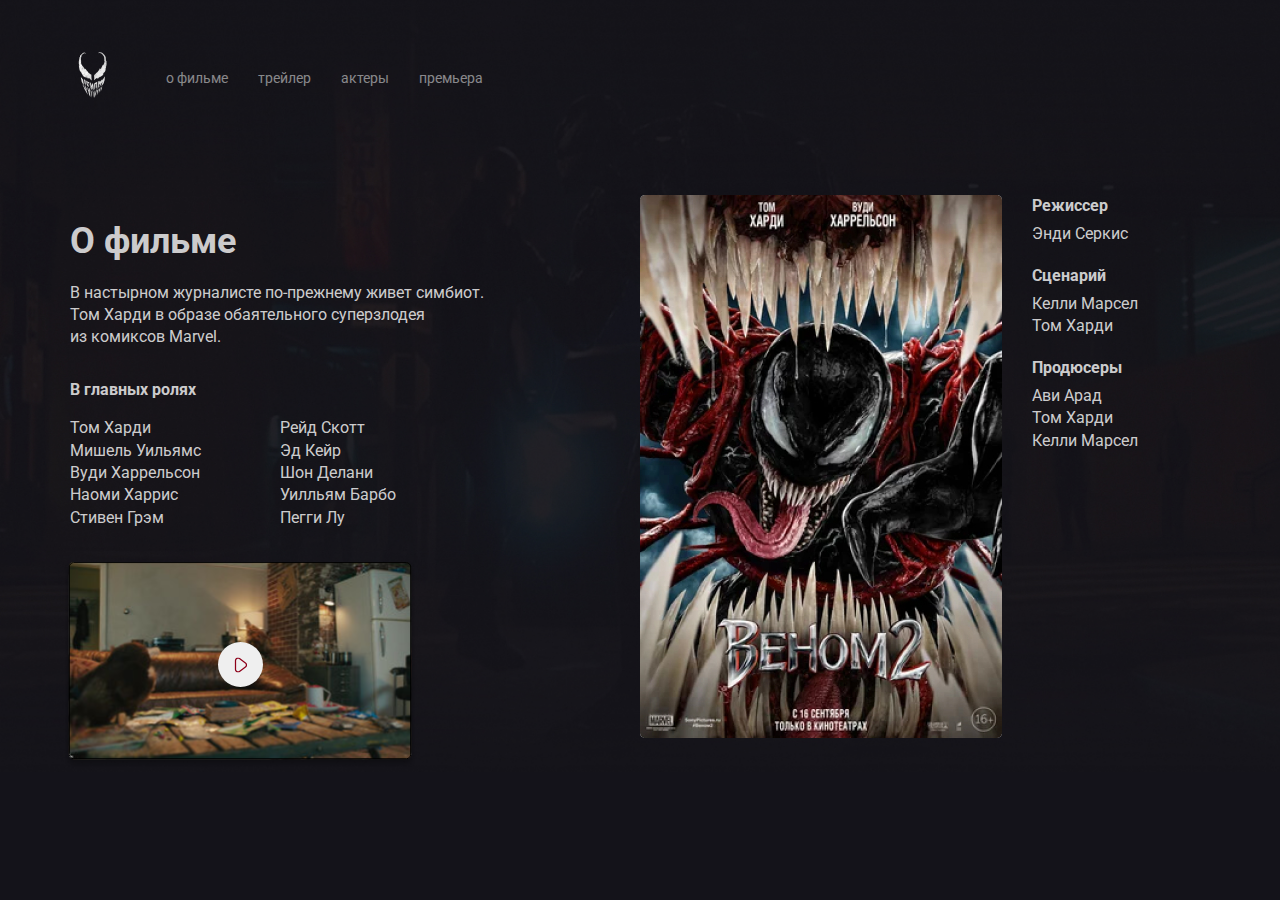
==== about.html @ 0808ec72 "Add files via upload" ====
<!DOCTYPE html>
<html lang="en">
<head>
  <meta charset="UTF-8">
  <meta http-equiv="X-UA-Compatible" content="IE=edge">
  <meta name="viewport" content="width=device-width, initial-scale=1.0">
  <title>О фильме venom 2</title>
  <link rel="preconnect" href="https://fonts.gstatic.com">
  <link href="https://fonts.googleapis.com/css2?family=Roboto:wght@400;700&display=swap" rel="stylesheet">
  <link rel="stylesheet" href="css/style.css">
  <link rel="stylesheet" href="css/normalize.css">
</head>
<body class="primary-bg">
<div class="container">
  <header class="header">
    <a href="index.html" class="logo-link"><img width="46" height="71" src="images/i-removebg-preview 1.png"
        alt="logo: logo-venom" class="logo-venom"> </a>
  
    <nav>
      <ul class="nav-menu">
        <li class="nav-link">
          <a href="about.html" class="nav-link_link">о фильме</a>
        </li>
        <li class="nav-link">
          <a href="trailer.html" class="nav-link_link">трейлер</a>
        </li>
        <li class="nav-link">
          <a href="actors.html" class="nav-link_link">актеры</a>
        </li>
        <li class="nav-link">
          <a href="premiere.html" class="nav-link_link last-nav-link_link">премьера</a>
        </li>
      </ul>
    </nav>
  </header>
  <div class="content">
    <div class="col">
     
      <h1 class="content__title">О фильме</h1>
      <p class="content__text">В настырном журналисте по-прежнему живет симбиот.<br/> Том Харди в образе обаятельного суперзлодея <br/>из комиксов Marvel.</p>
     
  
        <h2 class="content__subtitle">В главных ролях</h2>
        <ul class="actors__list">
          <li class="list-item">Том Харди</li>
          <li class="list-item">Мишель Уильямс</li>
          <li class="list-item">Вуди Харрельсон</li>
          <li class="list-item">Наоми Харрис</li>
          <li class="list-item">Стивен Грэм</li>
          <li class="list-item">Рейд Скотт</li>
          <li class="list-item">Эд Кейр</li>
          <li class="list-item">Шон Делани</li>
          <li class="list-item">Уилльям Барбо</li>
          <li class="list-item">Пегги Лу</li>
        </ul>
        <div class="trailer">
          <button class="play">
            <img src="images/play.svg" alt="ava: play-ava" class="play-ava">
          </button>
        </div>

      
   
  </div> 

  <div class="col ">
 
    <div class="_with_poster">


      <img src="images/poster.jpg" alt="poster: film-poster" class="poster">
   
    <div class="col_with_poster__content">
    <ul class="maker-list">
      <div class="content__subtitle maker__subtitle">Режиссер</div>
      <li class="list-item">Энди Серкис</li>
   </ul>

    <ul class="maker-list">
      <div class="content__subtitle  maker__subtitle"> Сценарий</div>
      <li class="list-item">Келли Марсел</li>
      <li class="list-item">Том Харди</li>
    </ul>

    <ul class="maker-list">
      <div class="content__subtitle  maker__subtitle"> Продюсеры</div>
      <li class="list-item">Ави Арад</li>
      <li class="list-item">Том Харди</li>
      <li class="list-item">Келли Марсел</li>
    </ul>
    </div>
    </div>
  </div>
  </div>
  </div>
 </body>
</html>
---- css/style.css ----
*,
*:before,
*:after {
  box-sizing: border-box;
}

body {
  font-family: "Roboto", sans-serif;
  color: #ffffff;
}

.header {
  display: flex;
  align-items: center;
  padding-top: 40px;
  padding-bottom: 80px;
}

.logo-venom {
  display: inline-block;
}

.container {
  margin: auto;
  max-width: 1140px;
}

.logo-link {
  display: inline-block;
  margin-right: 50px;
}

.nav-menu {
  list-style: none;
  padding: 0;
  margin: 0;
  display: flex;
}

.nav-link_link {
  text-decoration: none;
  color: rgba(255, 255, 255, 0.5);
  font-weight: normal;
  font-size: 14px;
  line-height: 16px;
  margin-right: 30px;
}

.last-nav-link_link {
  margin-right: 0;
}

.film-date {
  display: block;
  font-weight: normal;
  font-size: 24px;
  line-height: 28px;
  color: rgba(255, 255, 255, 0.8);
  margin-bottom: 38px;
}

.film-description {
  font-weight: normal;
  font-size: 16px;
  line-height: 140%;
  color: rgba(255, 255, 255, 0.8);
  max-width: 423px;
  margin-top: 40px;
}

.button {
  padding: 15px 30px;
}

.buttons-group {
  margin-top: 70px;
}

.button-primary {
  background-color: #ffffff;
  border-radius: 5px;
  border: none;
  cursor: pointer;
}

.play,
.primary-text {
  display: inline-block;
  vertical-align: middle;
}

.primary-text {
  font-weight: normal;
  font-size: 14px;
  line-height: 16px;
  color: #8d0019;
  margin-left: 10px;
}

.button-link {
  text-decoration: none;
  margin-left: 50px;
}

.link_to_tickets {
  margin-left: 10px;
  font-weight: normal;
  font-size: 14px;
  line-height: 16px;
  color: #ffffff;
}

.ticket,
.link_to_tickets {
  display: inline-block;
  vertical-align: middle;
}

.ve {
  position: absolute;
  top: 0;
  right: 0;
}

.bd {
  background: url("../images/bd.png") no-repeat top right,
    #14131a url("../images/background.jpg") no-repeat center center / 100%;
}

.primary-bg {
  background: #14131a url("../images/background.jpg") no-repeat center center /
    100%;
}

.col {
  flex-basis: 50%;
}
.content {
  display: flex;
}

.content__title {
  font-weight: bold;
  font-size: 36px;
  line-height: 42px;
  color: rgba(255, 255, 255, 0.8);
  margin-bottom: 20px;
}

.content__text {
  font-weight: normal;
  font-size: 16px;
  line-height: 140%;
  color: rgba(255, 255, 255, 0.8);
}

.description {
  max-width: 423px;
  margin-bottom: 30px;
}

.content__subtitle {
  font-weight: bold;
  font-size: 16px;
  line-height: 140%;
  color: rgba(255, 255, 255, 0.8);
  margin-bottom: 15px;
}

.actors__list {
  list-style: none;
  padding: 0;
  -webkit-column-count: 2;
  -moz-column-count: 2;
  column-count: 2;
  -webkit-column-gap: 20px;
  -moz-column-gap: 20px;
  column-gap: 20px;
  margin-bottom: 33px;
}

.list-item {
  font-weight: normal;
  font-size: 16px;
  line-height: 140%;
  color: rgba(255, 255, 255, 0.8);
}

.actors {
  max-width: 400px;
}

.play {
  margin: 0;
}

.maker-list {
  margin-top: 0;
  list-style: none;
  padding: 0;
  margin-bottom: 20px;
}

.maker__subtitle {
  margin-top: 0;
  margin-bottom: 5px;
}

._with_poster {
  display: flex;
}

.col_with_poster__content {
  display: flex;
  flex-direction: column;
  margin-left: 30px;
}

.actors__list {
  max-width: 400px;
}

.content__text {
  margin-bottom: 30px;
}

.play {
  width: 45px;
  height: 45px;
  padding: 15px;
  margin: 0;
  border-radius: 50%;
  border: none;
}

.content .trailer {
  width: 356px;
  height: 205px;
  background: url("../images/trailer.svg") no-repeat center / contain;
  display: flex;
  align-items: center;
  justify-content: center;
}

.trailer .play-ava {
  transform: translate();
}

.trailer {
  margin-left: -0.5em;
}

.poster {
  width: 362px;
  border-radius: 5px;
}
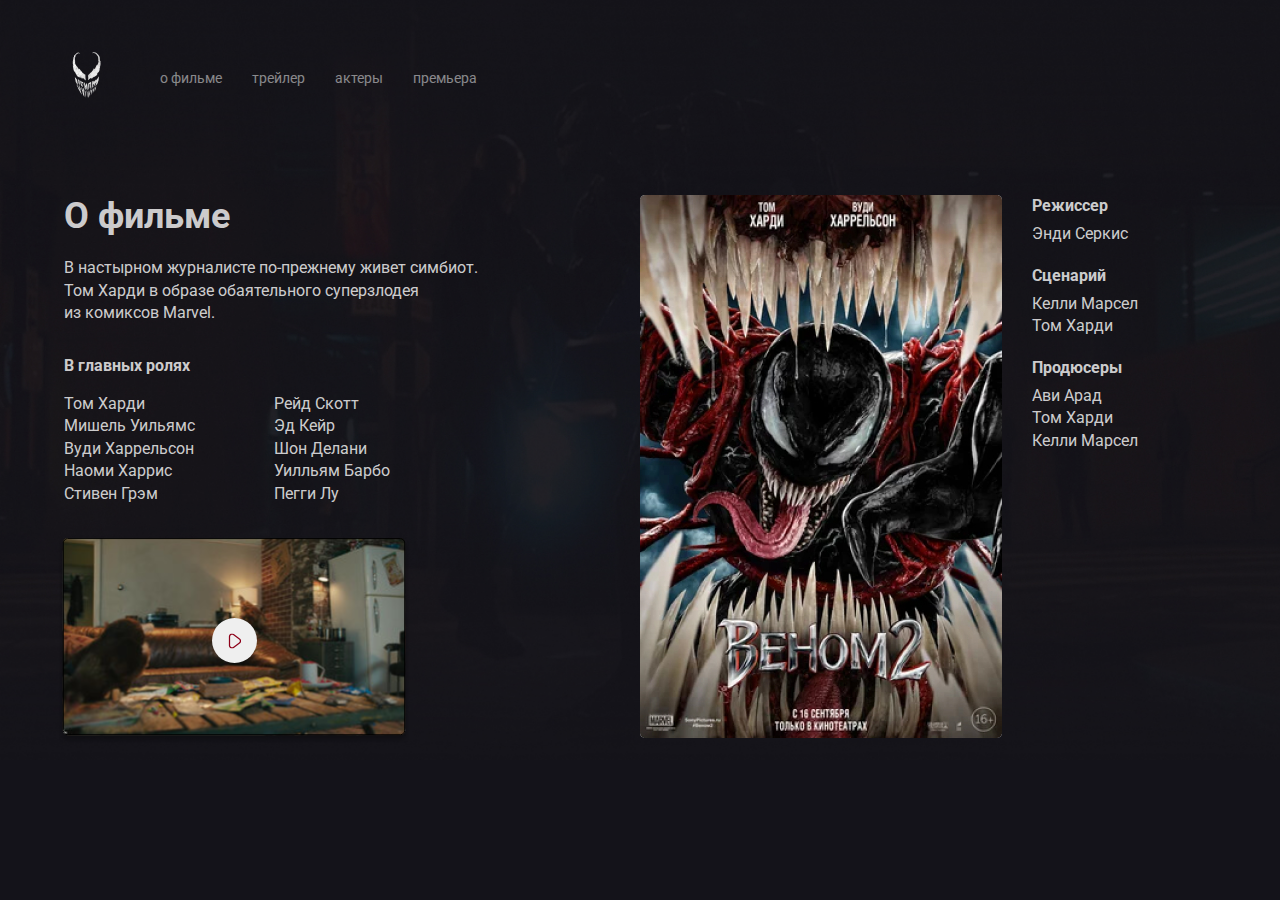
==== commit d4c904ee: "Add files via upload" ====
--- a/about.html
+++ b/about.html
@@ -16,7 +16,17 @@
     <a href="index.html" class="logo-link"><img width="46" height="71" src="images/i-removebg-preview 1.png"
         alt="logo: logo-venom" class="logo-venom"> </a>
   
-    <nav>
+    <nav class="nav-bar ">
+        <button class="menu-buton">
+          <span class="menu-button__text">меню</span>
+        
+          <img src="images/menu-burger.svg" alt="ava: burger-menu" class="menu-button__ava">
+        </button>
+
+        <button class="close">
+          <span class="close__text">закрыть</span>
+          <img src="images/arr.svg" alt="image: arrow " class="arr__image">
+        </button>
       <ul class="nav-menu">
         <li class="nav-link">
           <a href="about.html" class="nav-link_link">о фильме</a>
@@ -54,7 +64,7 @@
           <li class="list-item">Пегги Лу</li>
         </ul>
         <div class="trailer">
-          <button class="play">
+          <button class="trailer__but">
             <img src="images/play.svg" alt="ava: play-ava" class="play-ava">
           </button>
         </div>
@@ -93,7 +103,10 @@
   </div>
   </div>
   </div>
+  <script src="javascript/main.js"></script>
  </body>
+
+
 </html>
 
 
--- a/css/style.css
+++ b/css/style.css
@@ -15,6 +15,9 @@
   padding-top: 40px;
   padding-bottom: 80px;
 }
+img {
+  max-width: 100%;
+}
 
 .logo-venom {
   display: inline-block;
@@ -22,7 +25,17 @@
 
 .container {
   margin: auto;
-  max-width: 1140px;
+  /* max-width: 1140px; */
+  width: 90%;
+  margin: auto;
+}
+
+.ve {
+  position: absolute;
+  top: 0;
+  right: 0;
+  max-width: 728px;
+  width: 50%;
 }
 
 .logo-link {
@@ -56,7 +69,7 @@
   font-size: 24px;
   line-height: 28px;
   color: rgba(255, 255, 255, 0.8);
-  margin-bottom: 38px;
+  margin-bottom: 2%;
 }
 
 .film-description {
@@ -65,7 +78,11 @@
   line-height: 140%;
   color: rgba(255, 255, 255, 0.8);
   max-width: 423px;
-  margin-top: 40px;
+  margin-top: 3%;
+}
+
+.film-logo {
+  width: 70%;
 }
 
 .button {
@@ -73,7 +90,7 @@
 }
 
 .buttons-group {
-  margin-top: 70px;
+  margin-top: 5%;
 }
 
 .button-primary {
@@ -99,7 +116,7 @@
 
 .button-link {
   text-decoration: none;
-  margin-left: 50px;
+  margin-left: 1%;
 }
 
 .link_to_tickets {
@@ -116,14 +133,8 @@
   vertical-align: middle;
 }
 
-.ve {
-  position: absolute;
-  top: 0;
-  right: 0;
-}
-
 .bd {
-  background: url("../images/bd.png") no-repeat top right,
+  background: url("../images/bd.png") no-repeat top right / 70%,
     #14131a url("../images/background.jpg") no-repeat center center / 100%;
 }
 
@@ -145,6 +156,7 @@
   line-height: 42px;
   color: rgba(255, 255, 255, 0.8);
   margin-bottom: 20px;
+  margin-top: 0;
 }
 
 .content__text {
@@ -186,11 +198,11 @@
   color: rgba(255, 255, 255, 0.8);
 }
 
-.actors {
+.trailer__but {
   max-width: 400px;
 }
 
-.play {
+.trailer__but {
   margin: 0;
 }
 
@@ -224,7 +236,7 @@
   margin-bottom: 30px;
 }
 
-.play {
+.trailer__but {
   width: 45px;
   height: 45px;
   padding: 15px;
@@ -254,3 +266,150 @@
   width: 362px;
   border-radius: 5px;
 }
+
+.menu-buton {
+  display: none;
+}
+.close {
+  display: none;
+}
+@media (max-width: 1024px) {
+  .content {
+    display: flex;
+    flex-direction: column;
+    padding-bottom: 5%;
+  }
+
+  .col {
+    margin-bottom: 3%;
+  }
+
+  .header {
+    padding-bottom: 4%;
+  }
+
+  .film {
+    margin-top: 20%;
+  }
+}
+
+@media (max-width: 768px) {
+  .bd {
+    background: #14131a;
+  }
+
+  .ve {
+    top: 10%;
+  }
+}
+
+@media (max-width: 576px) {
+  .ve {
+    top: 20%;
+    width: 30%;
+  }
+  .nav-menu {
+    position: fixed;
+    top: 0;
+    left: 0;
+    width: 100%;
+    height: 100%;
+    background: #ffff;
+    z-index: 10;
+    display: flex;
+    flex-direction: column;
+    align-items: center;
+    justify-content: center;
+    transform: translateX(100%);
+    transition: transform 0.2s;
+  }
+
+  .nav-link_link {
+    color: #14131a;
+    margin-right: 0;
+  }
+
+  .close {
+    display: flex;
+    position: fixed;
+    top: 65px;
+    right: 25px;
+    align-items: center;
+    z-index: 11;
+    border: none;
+    background: #ffff;
+    cursor: pointer;
+    transform: translateX(300%);
+    transition: transform 0.2s;
+    transition-delay: 0.2s;
+    opacity: 0;
+  }
+
+  .is-active {
+    transform: translateX(0);
+    opacity: 1;
+  }
+
+  .close__text {
+    margin-right: 10px;
+  }
+
+  .nav-link {
+    margin-bottom: 2%;
+    margin-top: 2%;
+  }
+
+  .nav-bar {
+    margin-left: auto;
+  }
+
+  .menu-buton {
+    display: flex;
+    align-items: center;
+    justify-content: center;
+    padding: 10px;
+    border: none;
+    background: #14131a;
+    cursor: pointer;
+    color: #ffff;
+    margin-left: auto;
+  }
+
+  .menu-button__text {
+    margin-right: 10px;
+  }
+
+  .buttons-group {
+    display: flex;
+    flex-direction: column;
+    align-items: center;
+    justify-content: center;
+  }
+
+  .film-text {
+    text-align: center;
+  }
+
+  ._with_poster {
+    flex-direction: column;
+  }
+
+  .poster {
+    margin-bottom: 4%;
+  }
+
+  .content .trailer {
+    max-width: 350px;
+    width: 100%;
+  }
+
+  .poster {
+    margin-right: 0;
+    width: 100%;
+    max-width: 350px;
+  }
+
+  .actors__list {
+    column-count: 1;
+  }
+}
